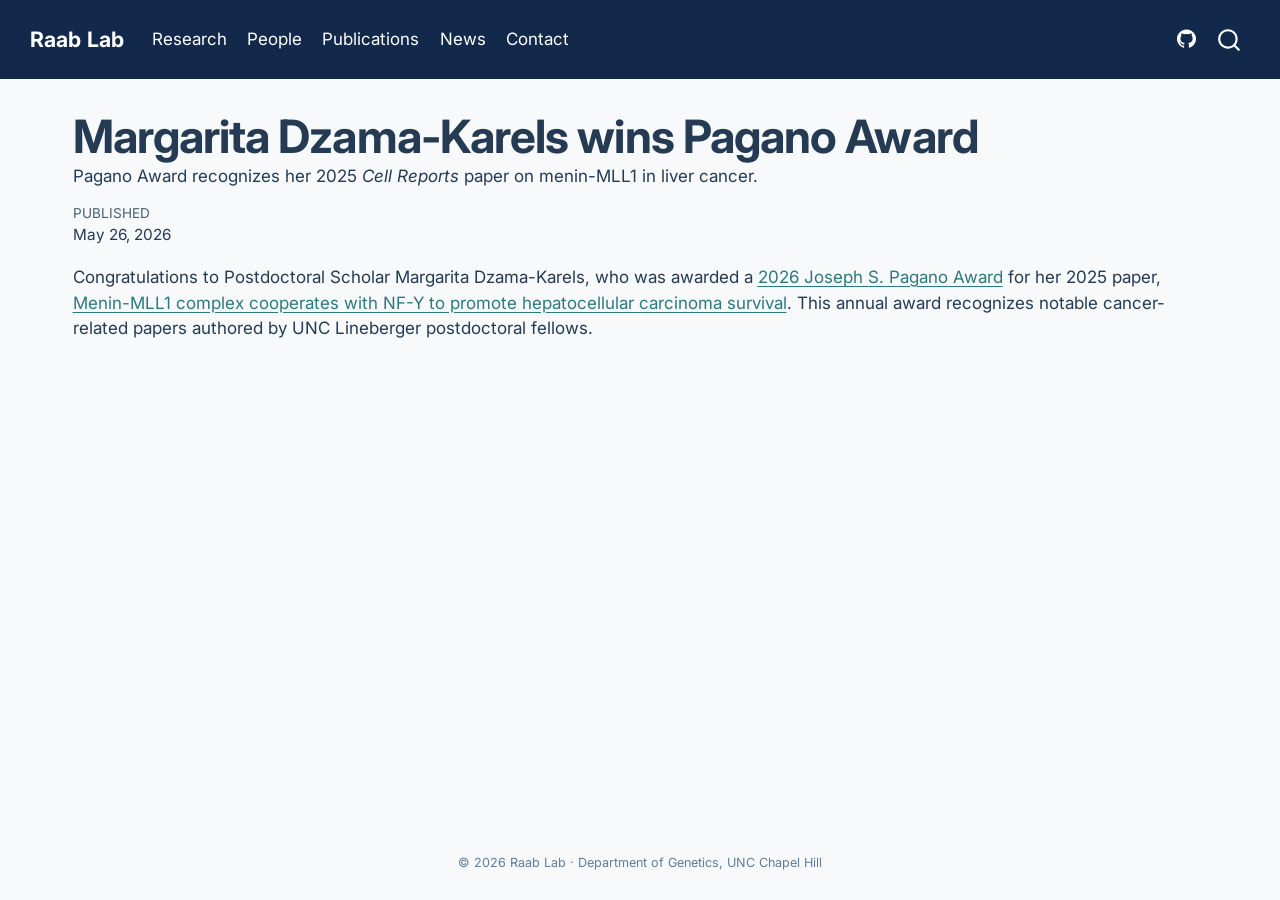
==== news/2026-05-21-dzama-karels-pagano-award/index.html @ c0483aa4 "Built site for gh-pages" ====
<!DOCTYPE html>
<html xmlns="http://www.w3.org/1999/xhtml" lang="en" xml:lang="en"><head>

<meta charset="utf-8">
<meta name="generator" content="quarto-1.9.38">

<meta name="viewport" content="width=device-width, initial-scale=1.0, user-scalable=yes">

<meta name="dcterms.date" content="2026-05-26">
<meta name="description" content="Pagano Award recognizes her 2025 Cell Reports paper on menin-MLL1 in liver cancer.">

<title>Margarita Dzama-Karels wins Pagano Award – Raab Lab</title>
<style>
/* Default styles provided by pandoc.
** See https://pandoc.org/MANUAL.html#variables-for-html for config info.
*/
code{white-space: pre-wrap;}
span.smallcaps{font-variant: small-caps;}
div.columns{display: flex; gap: min(4vw, 1.5em);}
div.column{flex: auto; overflow-x: auto;}
div.hanging-indent{margin-left: 1.5em; text-indent: -1.5em;}
ul.task-list{list-style: none;}
ul.task-list li input[type="checkbox"] {
  width: 0.8em;
  margin: 0 0.8em 0.2em -1em; /* quarto-specific, see https://github.com/quarto-dev/quarto-cli/issues/4556 */ 
  vertical-align: middle;
}
</style>


<script src="../../site_libs/quarto-nav/quarto-nav.js"></script>
<script src="../../site_libs/quarto-nav/headroom.min.js"></script>
<script src="../../site_libs/clipboard/clipboard.min.js"></script>
<script src="../../site_libs/quarto-search/autocomplete.umd.js"></script>
<script src="../../site_libs/quarto-search/fuse.min.js"></script>
<script src="../../site_libs/quarto-search/quarto-search.js"></script>
<meta name="quarto:offset" content="../../">
<script src="../../site_libs/quarto-html/quarto.js" type="module"></script>
<script src="../../site_libs/quarto-html/tabsets/tabsets.js" type="module"></script>
<script src="../../site_libs/quarto-html/popper.min.js"></script>
<script src="../../site_libs/quarto-html/tippy.umd.min.js"></script>
<script src="../../site_libs/quarto-html/anchor.min.js"></script>
<link href="../../site_libs/quarto-html/tippy.css" rel="stylesheet">
<link href="../../site_libs/quarto-html/quarto-syntax-highlighting-15634bcf2e68342d4ad2dfa704d543f6.css" rel="stylesheet" id="quarto-text-highlighting-styles">
<script src="../../site_libs/bootstrap/bootstrap.min.js"></script>
<link href="../../site_libs/bootstrap/bootstrap-icons.css" rel="stylesheet">
<link href="../../site_libs/bootstrap/bootstrap-50efb920bdb63f62e1bd17dbb204b741.min.css" rel="stylesheet" append-hash="true" id="quarto-bootstrap" data-mode="light">
<script id="quarto-search-options" type="application/json">{
  "location": "navbar",
  "copy-button": false,
  "collapse-after": 3,
  "panel-placement": "end",
  "type": "overlay",
  "limit": 50,
  "keyboard-shortcut": [
    "f",
    "/",
    "s"
  ],
  "show-item-context": false,
  "language": {
    "search-no-results-text": "No results",
    "search-matching-documents-text": "matching documents",
    "search-copy-link-title": "Copy link to search",
    "search-hide-matches-text": "Hide additional matches",
    "search-more-match-text": "more match in this document",
    "search-more-matches-text": "more matches in this document",
    "search-clear-button-title": "Clear",
    "search-text-placeholder": "",
    "search-detached-cancel-button-title": "Cancel",
    "search-submit-button-title": "Submit",
    "search-label": "Search"
  }
}</script>


</head>

<body class="nav-fixed quarto-light">

<div id="quarto-search-results"></div>
  <header id="quarto-header" class="headroom fixed-top">
    <nav class="navbar navbar-expand-lg " data-bs-theme="dark">
      <div class="navbar-container container-fluid">
      <div class="navbar-brand-container mx-auto">
    <a class="navbar-brand" href="../../index.html">
    <span class="navbar-title">Raab Lab</span>
    </a>
  </div>
            <div id="quarto-search" class="" title="Search"></div>
          <button class="navbar-toggler" type="button" data-bs-toggle="collapse" data-bs-target="#navbarCollapse" aria-controls="navbarCollapse" role="menu" aria-expanded="false" aria-label="Toggle navigation" onclick="if (window.quartoToggleHeadroom) { window.quartoToggleHeadroom(); }">
  <span class="navbar-toggler-icon"></span>
</button>
          <div class="collapse navbar-collapse" id="navbarCollapse">
            <ul class="navbar-nav navbar-nav-scroll me-auto">
  <li class="nav-item">
    <a class="nav-link" href="../../index.html#research"> 
<span class="menu-text">Research</span></a>
  </li>  
  <li class="nav-item">
    <a class="nav-link" href="../../people.html"> 
<span class="menu-text">People</span></a>
  </li>  
  <li class="nav-item">
    <a class="nav-link" href="../../publications.html"> 
<span class="menu-text">Publications</span></a>
  </li>  
  <li class="nav-item">
    <a class="nav-link" href="../../news.html"> 
<span class="menu-text">News</span></a>
  </li>  
  <li class="nav-item">
    <a class="nav-link" href="../../contact.html"> 
<span class="menu-text">Contact</span></a>
  </li>  
</ul>
            <ul class="navbar-nav navbar-nav-scroll ms-auto">
  <li class="nav-item compact">
    <a class="nav-link" href="https://github.com/raab-lab"> <i class="bi bi-github" role="img" aria-label="GitHub">
</i> 
<span class="menu-text"></span></a>
  </li>  
</ul>
          </div> <!-- /navcollapse -->
            <div class="quarto-navbar-tools">
</div>
      </div> <!-- /container-fluid -->
    </nav>
</header>
<!-- content -->
<div id="quarto-content" class="quarto-container page-columns page-rows-contents page-layout-full page-navbar">
<!-- sidebar -->
<!-- margin-sidebar -->
    
<!-- main -->
<main class="content column-page" id="quarto-document-content">

<header id="title-block-header" class="quarto-title-block default">
<div class="quarto-title">
<h1 class="title">Margarita Dzama-Karels wins Pagano Award</h1>
</div>

<div>
  <div class="description">
    Pagano Award recognizes her 2025 <em>Cell Reports</em> paper on menin-MLL1 in liver cancer.
  </div>
</div>


<div class="quarto-title-meta column-page">

    
    <div>
    <div class="quarto-title-meta-heading">Published</div>
    <div class="quarto-title-meta-contents">
      <p class="date">May 26, 2026</p>
    </div>
  </div>
  
    
  </div>
  


</header>


<p>Congratulations to Postdoctoral Scholar Margarita Dzama-Karels, who was awarded a <a href="https://www.med.unc.edu/genetics/dzama-karels-recognized-with-joseph-s-pagano-award/" target="_blank">2026 Joseph S. Pagano Award</a> for her 2025 paper, <a href="https://doi.org/10.1016/j.celrep.2025.116619" target="_blank">Menin-MLL1 complex cooperates with NF-Y to promote hepatocellular carcinoma survival</a>. This annual award recognizes notable cancer-related papers authored by UNC Lineberger postdoctoral fellows.</p>



</main> <!-- /main -->
<script id="quarto-html-after-body" type="application/javascript">
  window.document.addEventListener("DOMContentLoaded", function (event) {
    const icon = "";
    const anchorJS = new window.AnchorJS();
    anchorJS.options = {
      placement: 'right',
      icon: icon
    };
    anchorJS.add('.anchored');
    const isCodeAnnotation = (el) => {
      for (const clz of el.classList) {
        if (clz.startsWith('code-annotation-')) {                     
          return true;
        }
      }
      return false;
    }
    const onCopySuccess = function(e) {
      // button target
      const button = e.trigger;
      // don't keep focus
      button.blur();
      // flash "checked"
      button.classList.add('code-copy-button-checked');
      var currentTitle = button.getAttribute("title");
      button.setAttribute("title", "Copied!");
      let tooltip;
      if (window.bootstrap) {
        button.setAttribute("data-bs-toggle", "tooltip");
        button.setAttribute("data-bs-placement", "left");
        button.setAttribute("data-bs-title", "Copied!");
        tooltip = new bootstrap.Tooltip(button, 
          { trigger: "manual", 
            customClass: "code-copy-button-tooltip",
            offset: [0, -8]});
        tooltip.show();    
      }
      setTimeout(function() {
        if (tooltip) {
          tooltip.hide();
          button.removeAttribute("data-bs-title");
          button.removeAttribute("data-bs-toggle");
          button.removeAttribute("data-bs-placement");
        }
        button.setAttribute("title", currentTitle);
        button.classList.remove('code-copy-button-checked');
      }, 1000);
      // clear code selection
      e.clearSelection();
    }
    const getTextToCopy = function(trigger) {
      const outerScaffold = trigger.parentElement.cloneNode(true);
      const codeEl = outerScaffold.querySelector('code');
      for (const childEl of codeEl.children) {
        if (isCodeAnnotation(childEl)) {
          childEl.remove();
        }
      }
      return codeEl.innerText;
    }
    const clipboard = new window.ClipboardJS('.code-copy-button:not([data-in-quarto-modal])', {
      text: getTextToCopy
    });
    clipboard.on('success', onCopySuccess);
    if (window.document.getElementById('quarto-embedded-source-code-modal')) {
      const clipboardModal = new window.ClipboardJS('.code-copy-button[data-in-quarto-modal]', {
        text: getTextToCopy,
        container: window.document.getElementById('quarto-embedded-source-code-modal')
      });
      clipboardModal.on('success', onCopySuccess);
    }
      var localhostRegex = new RegExp(/^(?:http|https):\/\/localhost\:?[0-9]*\//);
      var mailtoRegex = new RegExp(/^mailto:/);
        var filterRegex = new RegExp("https:\/\/raab-lab\.org");
      var isInternal = (href) => {
          return filterRegex.test(href) || localhostRegex.test(href) || mailtoRegex.test(href);
      }
      // Inspect non-navigation links and adorn them if external
     var links = window.document.querySelectorAll('a[href]:not(.nav-link):not(.navbar-brand):not(.toc-action):not(.sidebar-link):not(.sidebar-item-toggle):not(.pagination-link):not(.no-external):not([aria-hidden]):not(.dropdown-item):not(.quarto-navigation-tool):not(.about-link)');
      for (var i=0; i<links.length; i++) {
        const link = links[i];
        if (!isInternal(link.href)) {
          // undo the damage that might have been done by quarto-nav.js in the case of
          // links that we want to consider external
          if (link.dataset.originalHref !== undefined) {
            link.href = link.dataset.originalHref;
          }
        }
      }
    function tippyHover(el, contentFn, onTriggerFn, onUntriggerFn) {
      const config = {
        allowHTML: true,
        maxWidth: 500,
        delay: 100,
        arrow: false,
        appendTo: function(el) {
            return el.parentElement;
        },
        interactive: true,
        interactiveBorder: 10,
        theme: 'quarto',
        placement: 'bottom-start',
      };
      if (contentFn) {
        config.content = contentFn;
      }
      if (onTriggerFn) {
        config.onTrigger = onTriggerFn;
      }
      if (onUntriggerFn) {
        config.onUntrigger = onUntriggerFn;
      }
      window.tippy(el, config); 
    }
    const noterefs = window.document.querySelectorAll('a[role="doc-noteref"]');
    for (var i=0; i<noterefs.length; i++) {
      const ref = noterefs[i];
      tippyHover(ref, function() {
        // use id or data attribute instead here
        let href = ref.getAttribute('data-footnote-href') || ref.getAttribute('href');
        try { href = new URL(href).hash; } catch {}
        const id = href.replace(/^#\/?/, "");
        const note = window.document.getElementById(id);
        if (note) {
          return note.innerHTML;
        } else {
          return "";
        }
      });
    }
    const xrefs = window.document.querySelectorAll('a.quarto-xref');
    const processXRef = (id, note) => {
      // Strip column container classes
      const stripColumnClz = (el) => {
        el.classList.remove("page-full", "page-columns");
        if (el.children) {
          for (const child of el.children) {
            stripColumnClz(child);
          }
        }
      }
      stripColumnClz(note)
      if (id === null || id.startsWith('sec-')) {
        // Special case sections, only their first couple elements
        const container = document.createElement("div");
        if (note.children && note.children.length > 2) {
          container.appendChild(note.children[0].cloneNode(true));
          for (let i = 1; i < note.children.length; i++) {
            const child = note.children[i];
            if (child.tagName === "P" && child.innerText === "") {
              continue;
            } else {
              container.appendChild(child.cloneNode(true));
              break;
            }
          }
          if (window.Quarto?.typesetMath) {
            window.Quarto.typesetMath(container);
          }
          return container.innerHTML
        } else {
          if (window.Quarto?.typesetMath) {
            window.Quarto.typesetMath(note);
          }
          return note.innerHTML;
        }
      } else {
        // Remove any anchor links if they are present
        const anchorLink = note.querySelector('a.anchorjs-link');
        if (anchorLink) {
          anchorLink.remove();
        }
        if (window.Quarto?.typesetMath) {
          window.Quarto.typesetMath(note);
        }
        if (note.classList.contains("callout")) {
          return note.outerHTML;
        } else {
          return note.innerHTML;
        }
      }
    }
    for (var i=0; i<xrefs.length; i++) {
      const xref = xrefs[i];
      tippyHover(xref, undefined, function(instance) {
        instance.disable();
        let url = xref.getAttribute('href');
        let hash = undefined; 
        if (url.startsWith('#')) {
          hash = url;
        } else {
          try { hash = new URL(url).hash; } catch {}
        }
        if (hash) {
          const id = hash.replace(/^#\/?/, "");
          const note = window.document.getElementById(id);
          if (note !== null) {
            try {
              const html = processXRef(id, note.cloneNode(true));
              instance.setContent(html);
            } finally {
              instance.enable();
              instance.show();
            }
          } else {
            // See if we can fetch this
            fetch(url.split('#')[0])
            .then(res => res.text())
            .then(html => {
              const parser = new DOMParser();
              const htmlDoc = parser.parseFromString(html, "text/html");
              const note = htmlDoc.getElementById(id);
              if (note !== null) {
                const html = processXRef(id, note);
                instance.setContent(html);
              } 
            }).finally(() => {
              instance.enable();
              instance.show();
            });
          }
        } else {
          // See if we can fetch a full url (with no hash to target)
          // This is a special case and we should probably do some content thinning / targeting
          fetch(url)
          .then(res => res.text())
          .then(html => {
            const parser = new DOMParser();
            const htmlDoc = parser.parseFromString(html, "text/html");
            const note = htmlDoc.querySelector('main.content');
            if (note !== null) {
              // This should only happen for chapter cross references
              // (since there is no id in the URL)
              // remove the first header
              if (note.children.length > 0 && note.children[0].tagName === "HEADER") {
                note.children[0].remove();
              }
              const html = processXRef(null, note);
              instance.setContent(html);
            } 
          }).finally(() => {
            instance.enable();
            instance.show();
          });
        }
      }, function(instance) {
      });
    }
        let selectedAnnoteEl;
        const selectorForAnnotation = ( cell, annotation) => {
          let cellAttr = 'data-code-cell="' + cell + '"';
          let lineAttr = 'data-code-annotation="' +  annotation + '"';
          const selector = 'span[' + cellAttr + '][' + lineAttr + ']';
          return selector;
        }
        const selectCodeLines = (annoteEl) => {
          const doc = window.document;
          const targetCell = annoteEl.getAttribute("data-target-cell");
          const targetAnnotation = annoteEl.getAttribute("data-target-annotation");
          const annoteSpan = window.document.querySelector(selectorForAnnotation(targetCell, targetAnnotation));
          const lines = annoteSpan.getAttribute("data-code-lines").split(",");
          const lineIds = lines.map((line) => {
            return targetCell + "-" + line;
          })
          let top = null;
          let height = null;
          let parent = null;
          if (lineIds.length > 0) {
              //compute the position of the single el (top and bottom and make a div)
              const el = window.document.getElementById(lineIds[0]);
              top = el.offsetTop;
              height = el.offsetHeight;
              parent = el.parentElement.parentElement;
            if (lineIds.length > 1) {
              const lastEl = window.document.getElementById(lineIds[lineIds.length - 1]);
              const bottom = lastEl.offsetTop + lastEl.offsetHeight;
              height = bottom - top;
            }
            if (top !== null && height !== null && parent !== null) {
              // cook up a div (if necessary) and position it 
              let div = window.document.getElementById("code-annotation-line-highlight");
              if (div === null) {
                div = window.document.createElement("div");
                div.setAttribute("id", "code-annotation-line-highlight");
                div.style.position = 'absolute';
                parent.appendChild(div);
              }
              div.style.top = top - 2 + "px";
              div.style.height = height + 4 + "px";
              div.style.left = 0;
              let gutterDiv = window.document.getElementById("code-annotation-line-highlight-gutter");
              if (gutterDiv === null) {
                gutterDiv = window.document.createElement("div");
                gutterDiv.setAttribute("id", "code-annotation-line-highlight-gutter");
                gutterDiv.style.position = 'absolute';
                const codeCell = window.document.getElementById(targetCell);
                const gutter = codeCell.querySelector('.code-annotation-gutter');
                gutter.appendChild(gutterDiv);
              }
              gutterDiv.style.top = top - 2 + "px";
              gutterDiv.style.height = height + 4 + "px";
            }
            selectedAnnoteEl = annoteEl;
          }
        };
        const unselectCodeLines = () => {
          const elementsIds = ["code-annotation-line-highlight", "code-annotation-line-highlight-gutter"];
          elementsIds.forEach((elId) => {
            const div = window.document.getElementById(elId);
            if (div) {
              div.remove();
            }
          });
          selectedAnnoteEl = undefined;
        };
          // Handle positioning of the toggle
      window.addEventListener(
        "resize",
        throttle(() => {
          elRect = undefined;
          if (selectedAnnoteEl) {
            selectCodeLines(selectedAnnoteEl);
          }
        }, 10)
      );
      function throttle(fn, ms) {
      let throttle = false;
      let timer;
        return (...args) => {
          if(!throttle) { // first call gets through
              fn.apply(this, args);
              throttle = true;
          } else { // all the others get throttled
              if(timer) clearTimeout(timer); // cancel #2
              timer = setTimeout(() => {
                fn.apply(this, args);
                timer = throttle = false;
              }, ms);
          }
        };
      }
        // Attach click handler to the DT
        const annoteDls = window.document.querySelectorAll('dt[data-target-cell]');
        for (const annoteDlNode of annoteDls) {
          annoteDlNode.addEventListener('click', (event) => {
            const clickedEl = event.target;
            if (clickedEl !== selectedAnnoteEl) {
              unselectCodeLines();
              const activeEl = window.document.querySelector('dt[data-target-cell].code-annotation-active');
              if (activeEl) {
                activeEl.classList.remove('code-annotation-active');
              }
              selectCodeLines(clickedEl);
              clickedEl.classList.add('code-annotation-active');
            } else {
              // Unselect the line
              unselectCodeLines();
              clickedEl.classList.remove('code-annotation-active');
            }
          });
        }
    const findCites = (el) => {
      const parentEl = el.parentElement;
      if (parentEl) {
        const cites = parentEl.dataset.cites;
        if (cites) {
          return {
            el,
            cites: cites.split(' ')
          };
        } else {
          return findCites(el.parentElement)
        }
      } else {
        return undefined;
      }
    };
    var bibliorefs = window.document.querySelectorAll('a[role="doc-biblioref"]');
    for (var i=0; i<bibliorefs.length; i++) {
      const ref = bibliorefs[i];
      const citeInfo = findCites(ref);
      if (citeInfo) {
        tippyHover(citeInfo.el, function() {
          var popup = window.document.createElement('div');
          citeInfo.cites.forEach(function(cite) {
            var citeDiv = window.document.createElement('div');
            citeDiv.classList.add('hanging-indent');
            citeDiv.classList.add('csl-entry');
            var biblioDiv = window.document.getElementById('ref-' + cite);
            if (biblioDiv) {
              citeDiv.innerHTML = biblioDiv.innerHTML;
            }
            popup.appendChild(citeDiv);
          });
          return popup.innerHTML;
        });
      }
    }
  });
  </script>
</div> <!-- /content -->
<footer class="footer">
  <div class="nav-footer">
    <div class="nav-footer-left">
      &nbsp;
    </div>   
    <div class="nav-footer-center">
<p>© 2026 Raab Lab · Department of Genetics, UNC Chapel Hill</p>
</div>
    <div class="nav-footer-right">
      &nbsp;
    </div>
  </div>
</footer>




</body></html>
---- site_libs/quarto-html/tippy.css ----
.tippy-box[data-animation=fade][data-state=hidden]{opacity:0}[data-tippy-root]{max-width:calc(100vw - 10px)}.tippy-box{position:relative;background-color:#333;color:#fff;border-radius:4px;font-size:14px;line-height:1.4;white-space:normal;outline:0;transition-property:transform,visibility,opacity}.tippy-box[data-placement^=top]>.tippy-arrow{bottom:0}.tippy-box[data-placement^=top]>.tippy-arrow:before{bottom:-7px;left:0;border-width:8px 8px 0;border-top-color:initial;transform-origin:center top}.tippy-box[data-placement^=bottom]>.tippy-arrow{top:0}.tippy-box[data-placement^=bottom]>.tippy-arrow:before{top:-7px;left:0;border-width:0 8px 8px;border-bottom-color:initial;transform-origin:center bottom}.tippy-box[data-placement^=left]>.tippy-arrow{right:0}.tippy-box[data-placement^=left]>.tippy-arrow:before{border-width:8px 0 8px 8px;border-left-color:initial;right:-7px;transform-origin:center left}.tippy-box[data-placement^=right]>.tippy-arrow{left:0}.tippy-box[data-placement^=right]>.tippy-arrow:before{left:-7px;border-width:8px 8px 8px 0;border-right-color:initial;transform-origin:center right}.tippy-box[data-inertia][data-state=visible]{transition-timing-function:cubic-bezier(.54,1.5,.38,1.11)}.tippy-arrow{width:16px;height:16px;color:#333}.tippy-arrow:before{content:"";position:absolute;border-color:transparent;border-style:solid}.tippy-content{position:relative;padding:5px 9px;z-index:1}
---- site_libs/quarto-html/quarto-syntax-highlighting-15634bcf2e68342d4ad2dfa704d543f6.css ----
/* quarto syntax highlight colors */
:root {
  --quarto-hl-ot-color: #003B4F;
  --quarto-hl-at-color: #657422;
  --quarto-hl-ss-color: #20794D;
  --quarto-hl-an-color: #5E5E5E;
  --quarto-hl-fu-color: #4758AB;
  --quarto-hl-st-color: #20794D;
  --quarto-hl-cf-color: #003B4F;
  --quarto-hl-op-color: #5E5E5E;
  --quarto-hl-er-color: #AD0000;
  --quarto-hl-bn-color: #AD0000;
  --quarto-hl-al-color: #AD0000;
  --quarto-hl-va-color: #111111;
  --quarto-hl-bu-color: inherit;
  --quarto-hl-ex-color: inherit;
  --quarto-hl-pp-color: #AD0000;
  --quarto-hl-in-color: #5E5E5E;
  --quarto-hl-vs-color: #20794D;
  --quarto-hl-wa-color: #5E5E5E;
  --quarto-hl-do-color: #5E5E5E;
  --quarto-hl-im-color: #00769E;
  --quarto-hl-ch-color: #20794D;
  --quarto-hl-dt-color: #AD0000;
  --quarto-hl-fl-color: #AD0000;
  --quarto-hl-co-color: #5E5E5E;
  --quarto-hl-cv-color: #5E5E5E;
  --quarto-hl-cn-color: #8f5902;
  --quarto-hl-sc-color: #5E5E5E;
  --quarto-hl-dv-color: #AD0000;
  --quarto-hl-kw-color: #003B4F;
}

/* other quarto variables */
:root {
  --quarto-font-monospace: SFMono-Regular, Menlo, Monaco, Consolas, "Liberation Mono", "Courier New", monospace;
}

/* syntax highlight based on Pandoc's rules */
pre > code.sourceCode > span {
  color: #003B4F;
}

code.sourceCode > span {
  color: #003B4F;
}

div.sourceCode,
div.sourceCode pre.sourceCode {
  color: #003B4F;
}

/* Normal */
code span {
  color: #003B4F;
}

/* Alert */
code span.al {
  color: #AD0000;
  font-style: inherit;
}

/* Annotation */
code span.an {
  color: #5E5E5E;
  font-style: inherit;
}

/* Attribute */
code span.at {
  color: #657422;
  font-style: inherit;
}

/* BaseN */
code span.bn {
  color: #AD0000;
  font-style: inherit;
}

/* BuiltIn */
code span.bu {
  font-style: inherit;
}

/* ControlFlow */
code span.cf {
  color: #003B4F;
  font-weight: bold;
  font-style: inherit;
}

/* Char */
code span.ch {
  color: #20794D;
  font-style: inherit;
}

/* Constant */
code span.cn {
  color: #8f5902;
  font-style: inherit;
}

/* Comment */
code span.co {
  color: #5E5E5E;
  font-style: inherit;
}

/* CommentVar */
code span.cv {
  color: #5E5E5E;
  font-style: italic;
}

/* Documentation */
code span.do {
  color: #5E5E5E;
  font-style: italic;
}

/* DataType */
code span.dt {
  color: #AD0000;
  font-style: inherit;
}

/* DecVal */
code span.dv {
  color: #AD0000;
  font-style: inherit;
}

/* Error */
code span.er {
  color: #AD0000;
  font-style: inherit;
}

/* Extension */
code span.ex {
  font-style: inherit;
}

/* Float */
code span.fl {
  color: #AD0000;
  font-style: inherit;
}

/* Function */
code span.fu {
  color: #4758AB;
  font-style: inherit;
}

/* Import */
code span.im {
  color: #00769E;
  font-style: inherit;
}

/* Information */
code span.in {
  color: #5E5E5E;
  font-style: inherit;
}

/* Keyword */
code span.kw {
  color: #003B4F;
  font-weight: bold;
  font-style: inherit;
}

/* Operator */
code span.op {
  color: #5E5E5E;
  font-style: inherit;
}

/* Other */
code span.ot {
  color: #003B4F;
  font-style: inherit;
}

/* Preprocessor */
code span.pp {
  color: #AD0000;
  font-style: inherit;
}

/* SpecialChar */
code span.sc {
  color: #5E5E5E;
  font-style: inherit;
}

/* SpecialString */
code span.ss {
  color: #20794D;
  font-style: inherit;
}

/* String */
code span.st {
  color: #20794D;
  font-style: inherit;
}

/* Variable */
code span.va {
  color: #111111;
  font-style: inherit;
}

/* VerbatimString */
code span.vs {
  color: #20794D;
  font-style: inherit;
}

/* Warning */
code span.wa {
  color: #5E5E5E;
  font-style: italic;
}

.prevent-inlining {
  content: "</";
}

/*# sourceMappingURL=f23921c56f73e400b49028c9186a1aa0.css.map */
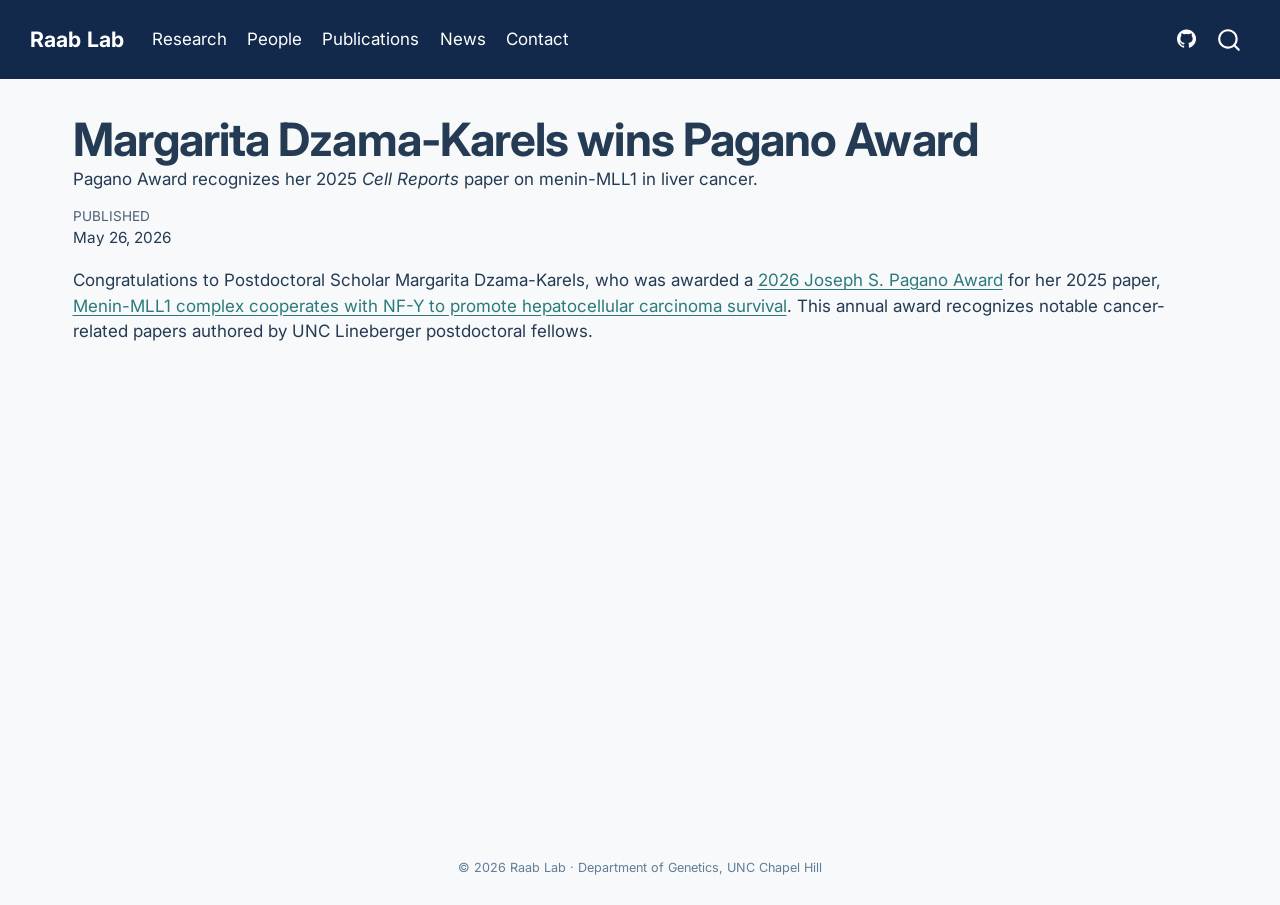
==== commit 513d2002: "Built site for gh-pages" ====
--- a/news/2026-05-21-dzama-karels-pagano-award/index.html
+++ b/news/2026-05-21-dzama-karels-pagano-award/index.html
@@ -2,7 +2,7 @@
 <html xmlns="http://www.w3.org/1999/xhtml" lang="en" xml:lang="en"><head>
 
 <meta charset="utf-8">
-<meta name="generator" content="quarto-1.9.38">
+<meta name="generator" content="quarto-1.10.19">
 
 <meta name="viewport" content="width=device-width, initial-scale=1.0, user-scalable=yes">
 
@@ -14,10 +14,13 @@
 /* Default styles provided by pandoc.
 ** See https://pandoc.org/MANUAL.html#variables-for-html for config info.
 */
-code{white-space: pre-wrap;}
 span.smallcaps{font-variant: small-caps;}
-div.columns{display: flex; gap: min(4vw, 1.5em);}
-div.column{flex: auto; overflow-x: auto;}
+div.columns{display: flex; gap: 1.5em;}
+div.column{flex: auto;}
+@media screen {
+div.columns{gap: min(4vw, 1.5em);}
+div.column{overflow-x: auto;}
+}
 div.hanging-indent{margin-left: 1.5em; text-indent: -1.5em;}
 ul.task-list{list-style: none;}
 ul.task-list li input[type="checkbox"] {
@@ -41,10 +44,10 @@
 <script src="../../site_libs/quarto-html/tippy.umd.min.js"></script>
 <script src="../../site_libs/quarto-html/anchor.min.js"></script>
 <link href="../../site_libs/quarto-html/tippy.css" rel="stylesheet">
-<link href="../../site_libs/quarto-html/quarto-syntax-highlighting-15634bcf2e68342d4ad2dfa704d543f6.css" rel="stylesheet" id="quarto-text-highlighting-styles">
+<link href="../../site_libs/quarto-html/quarto-syntax-highlighting-bf27225e3a48a9273f3daa8f8e829971.css" rel="stylesheet" id="quarto-text-highlighting-styles">
 <script src="../../site_libs/bootstrap/bootstrap.min.js"></script>
 <link href="../../site_libs/bootstrap/bootstrap-icons.css" rel="stylesheet">
-<link href="../../site_libs/bootstrap/bootstrap-50efb920bdb63f62e1bd17dbb204b741.min.css" rel="stylesheet" append-hash="true" id="quarto-bootstrap" data-mode="light">
+<link href="../../site_libs/bootstrap/bootstrap-f240f800a0764c7e68d2b9368bc3b245.min.css" rel="stylesheet" append-hash="true" id="quarto-bootstrap" data-mode="light">
 <script id="quarto-search-options" type="application/json">{
   "location": "navbar",
   "copy-button": false,
--- a/site_libs/quarto-html/quarto-syntax-highlighting-bf27225e3a48a9273f3daa8f8e829971.css
+++ b/site_libs/quarto-html/quarto-syntax-highlighting-bf27225e3a48a9273f3daa8f8e829971.css
@@ -0,0 +1,236 @@
+/* quarto syntax highlight colors */
+:root {
+  --quarto-hl-ot-color: #003B4F;
+  --quarto-hl-at-color: #657422;
+  --quarto-hl-ss-color: #20794D;
+  --quarto-hl-an-color: #5E5E5E;
+  --quarto-hl-fu-color: #4758AB;
+  --quarto-hl-st-color: #20794D;
+  --quarto-hl-cf-color: #003B4F;
+  --quarto-hl-op-color: #5E5E5E;
+  --quarto-hl-er-color: #AD0000;
+  --quarto-hl-bn-color: #AD0000;
+  --quarto-hl-al-color: #AD0000;
+  --quarto-hl-va-color: #111111;
+  --quarto-hl-bu-color: inherit;
+  --quarto-hl-ex-color: inherit;
+  --quarto-hl-pp-color: #AD0000;
+  --quarto-hl-in-color: #5E5E5E;
+  --quarto-hl-vs-color: #20794D;
+  --quarto-hl-wa-color: #5E5E5E;
+  --quarto-hl-do-color: #5E5E5E;
+  --quarto-hl-im-color: #00769E;
+  --quarto-hl-ch-color: #20794D;
+  --quarto-hl-dt-color: #AD0000;
+  --quarto-hl-fl-color: #AD0000;
+  --quarto-hl-co-color: #5E5E5E;
+  --quarto-hl-cv-color: #5E5E5E;
+  --quarto-hl-cn-color: #8f5902;
+  --quarto-hl-sc-color: #5E5E5E;
+  --quarto-hl-dv-color: #AD0000;
+  --quarto-hl-kw-color: #003B4F;
+}
+
+/* other quarto variables */
+:root {
+  --quarto-font-monospace: SFMono-Regular, Menlo, Monaco, Consolas, "Liberation Mono", "Courier New", monospace;
+}
+
+/* syntax highlight based on Pandoc's rules */
+pre > code.sourceCode > span {
+  color: #003B4F;
+}
+
+code.sourceCode > span {
+  color: #003B4F;
+}
+
+div.sourceCode,
+div.sourceCode pre.sourceCode {
+  color: #003B4F;
+}
+
+/* Normal */
+code span {
+  color: #003B4F;
+}
+
+/* Alert */
+code span.al {
+  color: #AD0000;
+  font-style: inherit;
+}
+
+/* Annotation */
+code span.an {
+  color: #5E5E5E;
+  font-style: inherit;
+}
+
+/* Attribute */
+code span.at {
+  color: #657422;
+  font-style: inherit;
+}
+
+/* BaseN */
+code span.bn {
+  color: #AD0000;
+  font-style: inherit;
+}
+
+/* BuiltIn */
+code span.bu {
+  font-style: inherit;
+}
+
+/* ControlFlow */
+code span.cf {
+  color: #003B4F;
+  font-weight: bold;
+  font-style: inherit;
+}
+
+/* Char */
+code span.ch {
+  color: #20794D;
+  font-style: inherit;
+}
+
+/* Constant */
+code span.cn {
+  color: #8f5902;
+  font-style: inherit;
+}
+
+/* Comment */
+code span.co {
+  color: #5E5E5E;
+  font-style: inherit;
+}
+
+/* CommentVar */
+code span.cv {
+  color: #5E5E5E;
+  font-style: italic;
+}
+
+/* Documentation */
+code span.do {
+  color: #5E5E5E;
+  font-style: italic;
+}
+
+/* DataType */
+code span.dt {
+  color: #AD0000;
+  font-style: inherit;
+}
+
+/* DecVal */
+code span.dv {
+  color: #AD0000;
+  font-style: inherit;
+}
+
+/* Error */
+code span.er {
+  color: #AD0000;
+  font-style: inherit;
+}
+
+/* Extension */
+code span.ex {
+  font-style: inherit;
+}
+
+/* Float */
+code span.fl {
+  color: #AD0000;
+  font-style: inherit;
+}
+
+/* Function */
+code span.fu {
+  color: #4758AB;
+  font-style: inherit;
+}
+
+/* Import */
+code span.im {
+  color: #00769E;
+  font-style: inherit;
+}
+
+/* Information */
+code span.in {
+  color: #5E5E5E;
+  font-style: inherit;
+}
+
+/* Keyword */
+code span.kw {
+  color: #003B4F;
+  font-weight: bold;
+  font-style: inherit;
+}
+
+/* Operator */
+code span.op {
+  color: #5E5E5E;
+  font-style: inherit;
+}
+
+/* Other */
+code span.ot {
+  color: #003B4F;
+  font-style: inherit;
+}
+
+/* Preprocessor */
+code span.pp {
+  color: #AD0000;
+  font-style: inherit;
+}
+
+/* SpecialChar */
+code span.sc {
+  color: #5E5E5E;
+  font-style: inherit;
+}
+
+/* SpecialString */
+code span.ss {
+  color: #20794D;
+  font-style: inherit;
+}
+
+/* String */
+code span.st {
+  color: #20794D;
+  font-style: inherit;
+}
+
+/* Variable */
+code span.va {
+  color: #111111;
+  font-style: inherit;
+}
+
+/* VerbatimString */
+code span.vs {
+  color: #20794D;
+  font-style: inherit;
+}
+
+/* Warning */
+code span.wa {
+  color: #5E5E5E;
+  font-style: italic;
+}
+
+.prevent-inlining {
+  content: "</";
+}
+
+/*# sourceMappingURL=8be38f48d34c45af72792cbd699585e7.css.map */
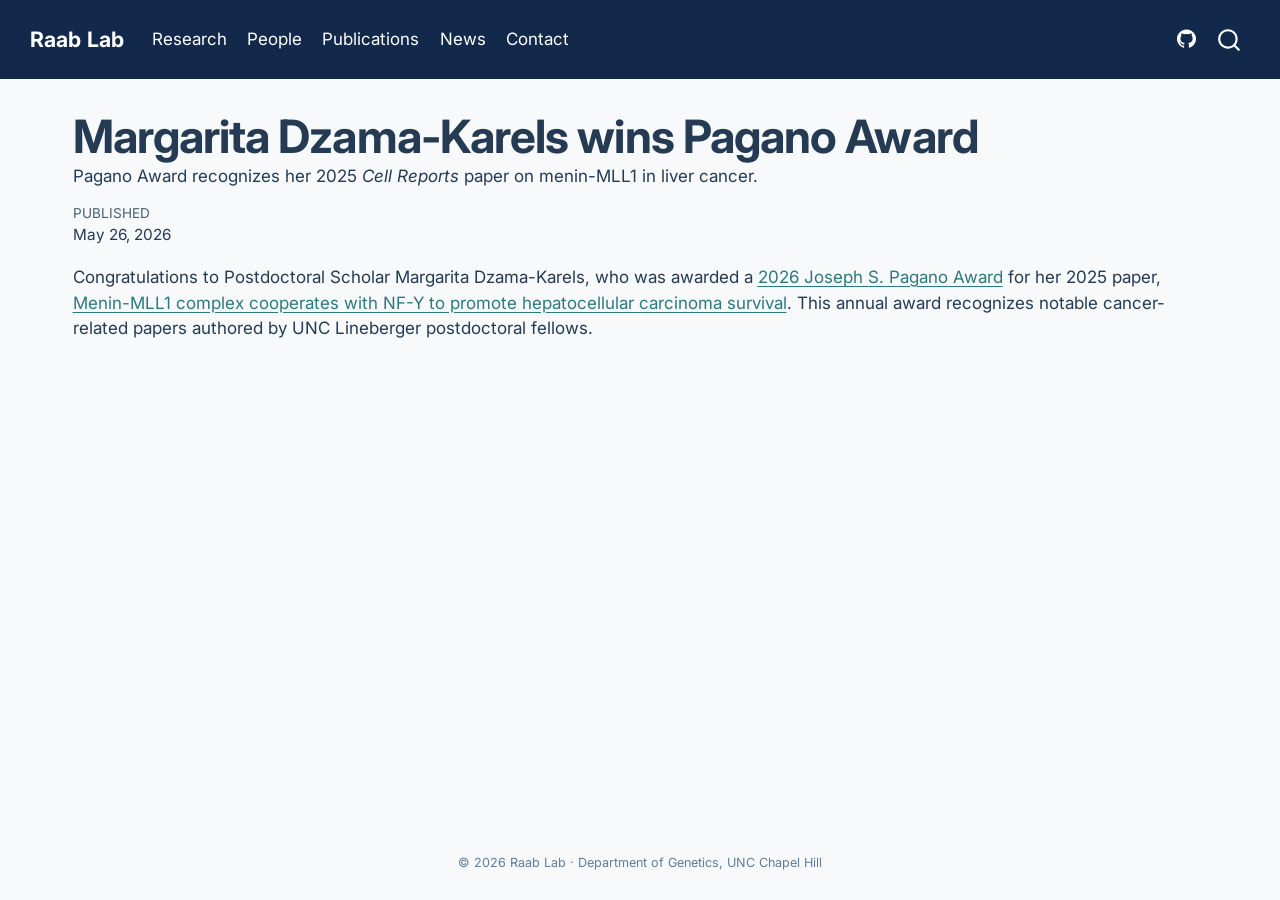
==== commit 1ce8e471: "Built site for gh-pages" ====
--- a/news/2026-05-21-dzama-karels-pagano-award/index.html
+++ b/news/2026-05-21-dzama-karels-pagano-award/index.html
@@ -2,7 +2,7 @@
 <html xmlns="http://www.w3.org/1999/xhtml" lang="en" xml:lang="en"><head>
 
 <meta charset="utf-8">
-<meta name="generator" content="quarto-1.10.19">
+<meta name="generator" content="quarto-1.9.38">
 
 <meta name="viewport" content="width=device-width, initial-scale=1.0, user-scalable=yes">
 
@@ -14,13 +14,10 @@
 /* Default styles provided by pandoc.
 ** See https://pandoc.org/MANUAL.html#variables-for-html for config info.
 */
+code{white-space: pre-wrap;}
 span.smallcaps{font-variant: small-caps;}
-div.columns{display: flex; gap: 1.5em;}
-div.column{flex: auto;}
-@media screen {
-div.columns{gap: min(4vw, 1.5em);}
-div.column{overflow-x: auto;}
-}
+div.columns{display: flex; gap: min(4vw, 1.5em);}
+div.column{flex: auto; overflow-x: auto;}
 div.hanging-indent{margin-left: 1.5em; text-indent: -1.5em;}
 ul.task-list{list-style: none;}
 ul.task-list li input[type="checkbox"] {
@@ -44,10 +41,10 @@
 <script src="../../site_libs/quarto-html/tippy.umd.min.js"></script>
 <script src="../../site_libs/quarto-html/anchor.min.js"></script>
 <link href="../../site_libs/quarto-html/tippy.css" rel="stylesheet">
-<link href="../../site_libs/quarto-html/quarto-syntax-highlighting-bf27225e3a48a9273f3daa8f8e829971.css" rel="stylesheet" id="quarto-text-highlighting-styles">
+<link href="../../site_libs/quarto-html/quarto-syntax-highlighting-15634bcf2e68342d4ad2dfa704d543f6.css" rel="stylesheet" id="quarto-text-highlighting-styles">
 <script src="../../site_libs/bootstrap/bootstrap.min.js"></script>
 <link href="../../site_libs/bootstrap/bootstrap-icons.css" rel="stylesheet">
-<link href="../../site_libs/bootstrap/bootstrap-f240f800a0764c7e68d2b9368bc3b245.min.css" rel="stylesheet" append-hash="true" id="quarto-bootstrap" data-mode="light">
+<link href="../../site_libs/bootstrap/bootstrap-50efb920bdb63f62e1bd17dbb204b741.min.css" rel="stylesheet" append-hash="true" id="quarto-bootstrap" data-mode="light">
 <script id="quarto-search-options" type="application/json">{
   "location": "navbar",
   "copy-button": false,
--- a/site_libs/quarto-html/quarto-syntax-highlighting-15634bcf2e68342d4ad2dfa704d543f6.css
+++ b/site_libs/quarto-html/quarto-syntax-highlighting-15634bcf2e68342d4ad2dfa704d543f6.css
@@ -0,0 +1,236 @@
+/* quarto syntax highlight colors */
+:root {
+  --quarto-hl-ot-color: #003B4F;
+  --quarto-hl-at-color: #657422;
+  --quarto-hl-ss-color: #20794D;
+  --quarto-hl-an-color: #5E5E5E;
+  --quarto-hl-fu-color: #4758AB;
+  --quarto-hl-st-color: #20794D;
+  --quarto-hl-cf-color: #003B4F;
+  --quarto-hl-op-color: #5E5E5E;
+  --quarto-hl-er-color: #AD0000;
+  --quarto-hl-bn-color: #AD0000;
+  --quarto-hl-al-color: #AD0000;
+  --quarto-hl-va-color: #111111;
+  --quarto-hl-bu-color: inherit;
+  --quarto-hl-ex-color: inherit;
+  --quarto-hl-pp-color: #AD0000;
+  --quarto-hl-in-color: #5E5E5E;
+  --quarto-hl-vs-color: #20794D;
+  --quarto-hl-wa-color: #5E5E5E;
+  --quarto-hl-do-color: #5E5E5E;
+  --quarto-hl-im-color: #00769E;
+  --quarto-hl-ch-color: #20794D;
+  --quarto-hl-dt-color: #AD0000;
+  --quarto-hl-fl-color: #AD0000;
+  --quarto-hl-co-color: #5E5E5E;
+  --quarto-hl-cv-color: #5E5E5E;
+  --quarto-hl-cn-color: #8f5902;
+  --quarto-hl-sc-color: #5E5E5E;
+  --quarto-hl-dv-color: #AD0000;
+  --quarto-hl-kw-color: #003B4F;
+}
+
+/* other quarto variables */
+:root {
+  --quarto-font-monospace: SFMono-Regular, Menlo, Monaco, Consolas, "Liberation Mono", "Courier New", monospace;
+}
+
+/* syntax highlight based on Pandoc's rules */
+pre > code.sourceCode > span {
+  color: #003B4F;
+}
+
+code.sourceCode > span {
+  color: #003B4F;
+}
+
+div.sourceCode,
+div.sourceCode pre.sourceCode {
+  color: #003B4F;
+}
+
+/* Normal */
+code span {
+  color: #003B4F;
+}
+
+/* Alert */
+code span.al {
+  color: #AD0000;
+  font-style: inherit;
+}
+
+/* Annotation */
+code span.an {
+  color: #5E5E5E;
+  font-style: inherit;
+}
+
+/* Attribute */
+code span.at {
+  color: #657422;
+  font-style: inherit;
+}
+
+/* BaseN */
+code span.bn {
+  color: #AD0000;
+  font-style: inherit;
+}
+
+/* BuiltIn */
+code span.bu {
+  font-style: inherit;
+}
+
+/* ControlFlow */
+code span.cf {
+  color: #003B4F;
+  font-weight: bold;
+  font-style: inherit;
+}
+
+/* Char */
+code span.ch {
+  color: #20794D;
+  font-style: inherit;
+}
+
+/* Constant */
+code span.cn {
+  color: #8f5902;
+  font-style: inherit;
+}
+
+/* Comment */
+code span.co {
+  color: #5E5E5E;
+  font-style: inherit;
+}
+
+/* CommentVar */
+code span.cv {
+  color: #5E5E5E;
+  font-style: italic;
+}
+
+/* Documentation */
+code span.do {
+  color: #5E5E5E;
+  font-style: italic;
+}
+
+/* DataType */
+code span.dt {
+  color: #AD0000;
+  font-style: inherit;
+}
+
+/* DecVal */
+code span.dv {
+  color: #AD0000;
+  font-style: inherit;
+}
+
+/* Error */
+code span.er {
+  color: #AD0000;
+  font-style: inherit;
+}
+
+/* Extension */
+code span.ex {
+  font-style: inherit;
+}
+
+/* Float */
+code span.fl {
+  color: #AD0000;
+  font-style: inherit;
+}
+
+/* Function */
+code span.fu {
+  color: #4758AB;
+  font-style: inherit;
+}
+
+/* Import */
+code span.im {
+  color: #00769E;
+  font-style: inherit;
+}
+
+/* Information */
+code span.in {
+  color: #5E5E5E;
+  font-style: inherit;
+}
+
+/* Keyword */
+code span.kw {
+  color: #003B4F;
+  font-weight: bold;
+  font-style: inherit;
+}
+
+/* Operator */
+code span.op {
+  color: #5E5E5E;
+  font-style: inherit;
+}
+
+/* Other */
+code span.ot {
+  color: #003B4F;
+  font-style: inherit;
+}
+
+/* Preprocessor */
+code span.pp {
+  color: #AD0000;
+  font-style: inherit;
+}
+
+/* SpecialChar */
+code span.sc {
+  color: #5E5E5E;
+  font-style: inherit;
+}
+
+/* SpecialString */
+code span.ss {
+  color: #20794D;
+  font-style: inherit;
+}
+
+/* String */
+code span.st {
+  color: #20794D;
+  font-style: inherit;
+}
+
+/* Variable */
+code span.va {
+  color: #111111;
+  font-style: inherit;
+}
+
+/* VerbatimString */
+code span.vs {
+  color: #20794D;
+  font-style: inherit;
+}
+
+/* Warning */
+code span.wa {
+  color: #5E5E5E;
+  font-style: italic;
+}
+
+.prevent-inlining {
+  content: "</";
+}
+
+/*# sourceMappingURL=f23921c56f73e400b49028c9186a1aa0.css.map */
